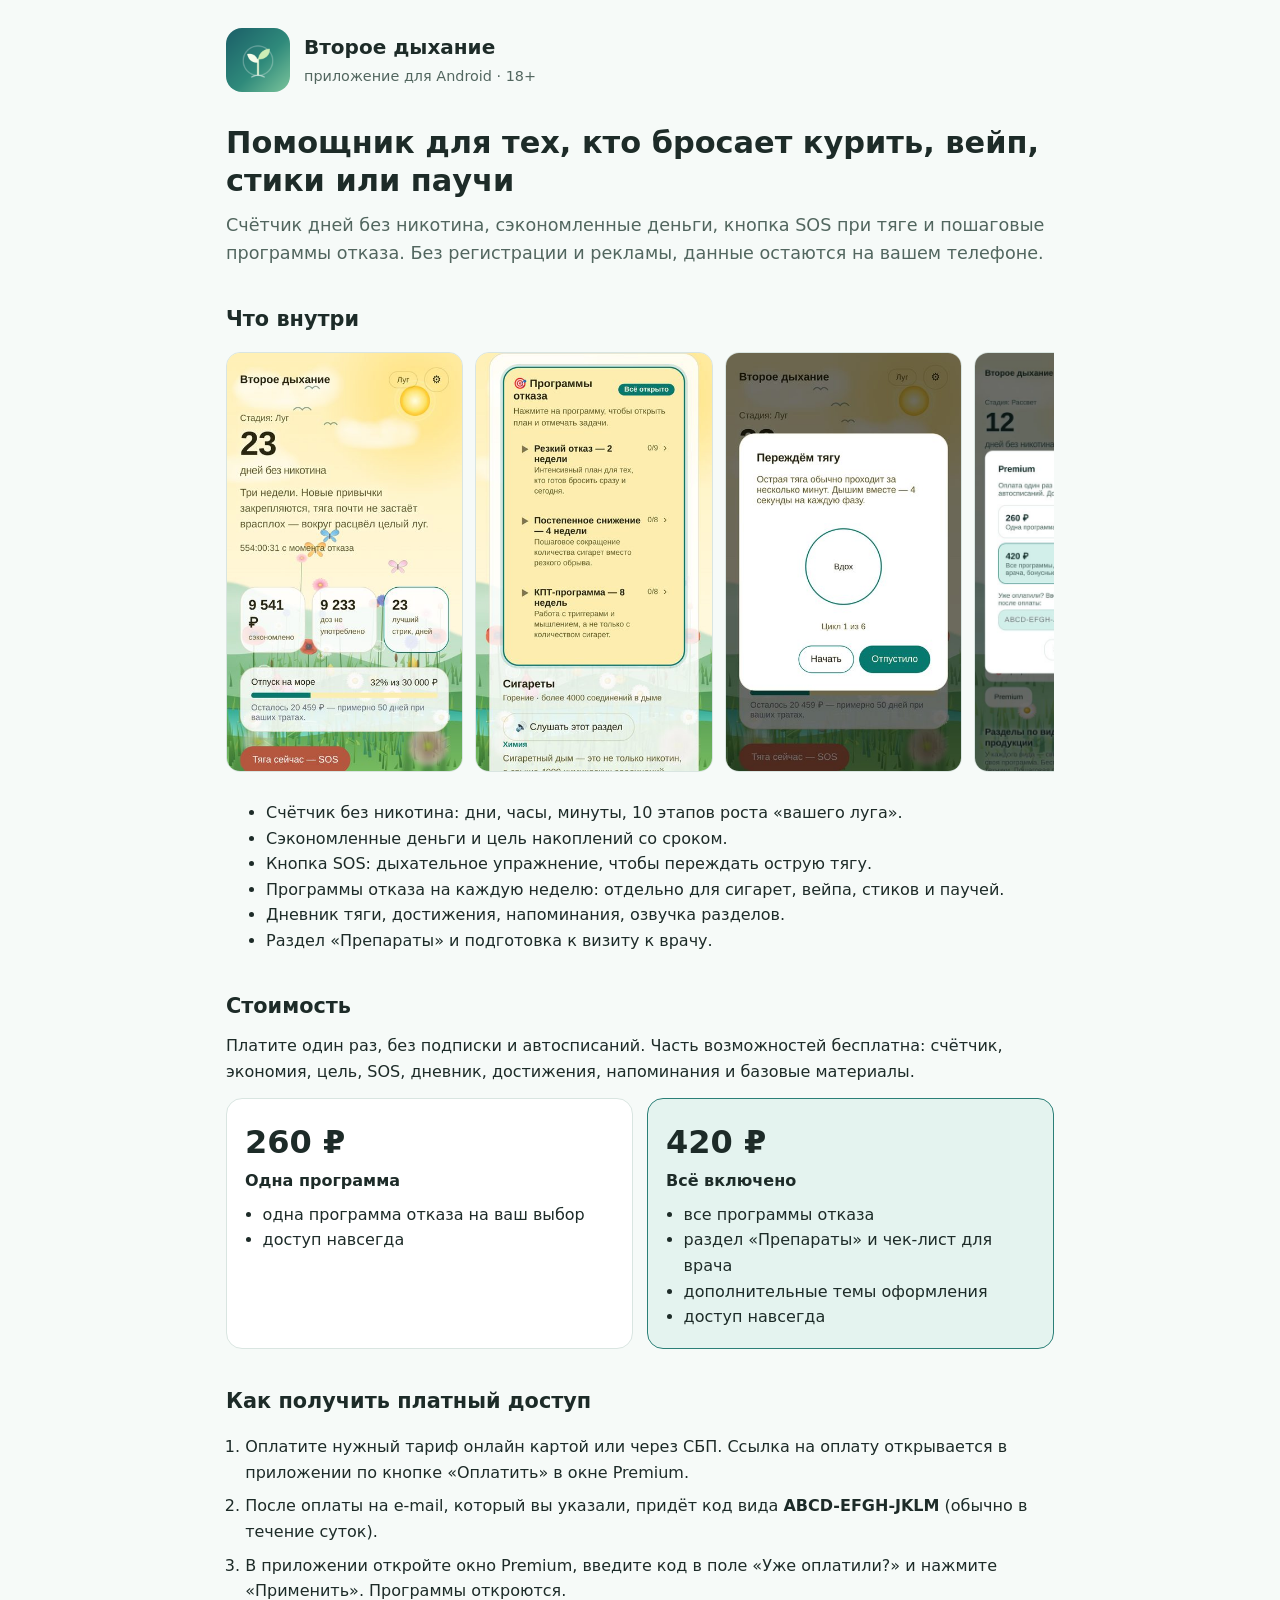
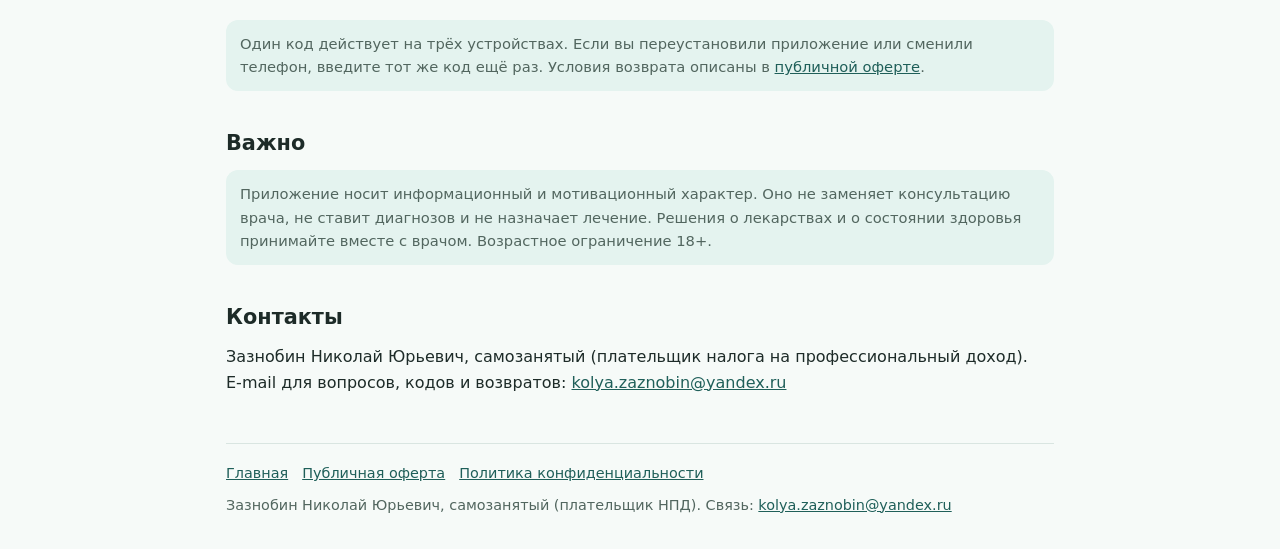
==== index.html @ e318bfd6 "Add files via upload" ====
<!doctype html><html lang="ru"><head><meta charset="utf-8"><meta name="viewport" content="width=device-width,initial-scale=1"><title>Второе дыхание — помощник, чтобы бросить курить и вейп</title><meta name="description" content="Приложение для Android: счётчик без никотина, программы отказа, SOS при тяге. Разовая оплата без подписки."><link rel="icon" href="img/icon.png"><link rel="stylesheet" href="style.css"></head><body><div class="wrap">
<header class="top"><img src="img/icon.png" alt=""><div><b>Второе дыхание</b><span>приложение для Android · 18+</span></div></header>
<h1>Помощник для тех, кто бросает курить, вейп, стики или паучи</h1>
<p class="lead">Счётчик дней без никотина, сэкономленные деньги, кнопка SOS при тяге и пошаговые программы отказа. Без регистрации и рекламы, данные остаются на вашем телефоне.</p>

<h2>Что внутри</h2>
<div class="shots">
<img src="img/home.jpg" alt="Главный экран со счётчиком дней" loading="lazy">
<img src="img/programs.jpg" alt="Программы отказа" loading="lazy">
<img src="img/sos.jpg" alt="Кнопка SOS при тяге" loading="lazy">
<img src="img/tariff.jpg" alt="Выбор тарифа" loading="lazy">
</div>
<ul>
<li>Счётчик без никотина: дни, часы, минуты, 10 этапов роста «вашего луга».</li>
<li>Сэкономленные деньги и цель накоплений со сроком.</li>
<li>Кнопка SOS: дыхательное упражнение, чтобы переждать острую тягу.</li>
<li>Программы отказа на каждую неделю: отдельно для сигарет, вейпа, стиков и паучей.</li>
<li>Дневник тяги, достижения, напоминания, озвучка разделов.</li>
<li>Раздел «Препараты» и подготовка к визиту к врачу.</li>
</ul>

<h2>Стоимость</h2>
<p>Платите один раз, без подписки и автосписаний. Часть возможностей бесплатна: счётчик, экономия, цель, SOS, дневник, достижения, напоминания и базовые материалы.</p>
<div class="cards">
<div class="card"><p class="price">260 ₽</p><b>Одна программа</b><ul><li>одна программа отказа на ваш выбор</li><li>доступ навсегда</li></ul></div>
<div class="card best"><p class="price">420 ₽</p><b>Всё включено</b><ul><li>все программы отказа</li><li>раздел «Препараты» и чек-лист для врача</li><li>дополнительные темы оформления</li><li>доступ навсегда</li></ul></div>
</div>

<h2>Как получить платный доступ</h2>
<ol class="steps">
<li>Оплатите нужный тариф онлайн картой или через СБП. Ссылка на оплату открывается в приложении по кнопке «Оплатить» в окне Premium.</li>
<li>После оплаты на e-mail, который вы указали, придёт код вида <b>ABCD-EFGH-JKLM</b> (обычно в течение суток).</li>
<li>В приложении откройте окно Premium, введите код в поле «Уже оплатили?» и нажмите «Применить». Программы откроются.</li>
</ol>
<p class="note">Один код действует на трёх устройствах. Если вы переустановили приложение или сменили телефон, введите тот же код ещё раз. Условия возврата описаны в <a href="offer.html">публичной оферте</a>.</p>

<h2>Важно</h2>
<p class="note">Приложение носит информационный и мотивационный характер. Оно не заменяет консультацию врача, не ставит диагнозов и не назначает лечение. Решения о лекарствах и о состоянии здоровья принимайте вместе с врачом. Возрастное ограничение 18+.</p>

<h2>Контакты</h2>
<p>Зазнобин Николай Юрьевич, самозанятый (плательщик налога на профессиональный доход).<br>E-mail для вопросов, кодов и возвратов: <a href="mailto:kolya.zaznobin@yandex.ru">kolya.zaznobin@yandex.ru</a></p>
<footer><a href="index.html">Главная</a><a href="offer.html">Публичная оферта</a><a href="privacy.html">Политика конфиденциальности</a><p>Зазнобин Николай Юрьевич, самозанятый (плательщик НПД). Связь: <a href="mailto:kolya.zaznobin@yandex.ru">kolya.zaznobin@yandex.ru</a></p></footer>
</div></body></html>
---- style.css ----
:root{--bg:#f6faf8;--surface:#fff;--text:#1d2b28;--dim:#52665f;--accent:#2b7f77;--accent-d:#1f5f59;--line:#d9e5e1;--soft:#e4f3ef}
@media (prefers-color-scheme:dark){:root{--bg:#10191a;--surface:#172324;--text:#e3eeeb;--dim:#9db3ad;--accent:#4db3a8;--accent-d:#7fd0c6;--line:#2a3d3d;--soft:#1b3030}}
*{box-sizing:border-box}
body{margin:0;background:var(--bg);color:var(--text);font:16px/1.6 system-ui,-apple-system,"Segoe UI",Roboto,sans-serif}
.wrap{max-width:860px;margin:0 auto;padding:0 16px}
header.top{padding:28px 0 8px;display:flex;align-items:center;gap:14px}
header.top img{width:64px;height:64px;border-radius:16px}
header.top b{font-size:1.25rem;display:block}
header.top span{color:var(--dim);font-size:.9rem}
h1{font-size:1.9rem;line-height:1.25;margin:24px 0 8px}
h2{font-size:1.3rem;margin:36px 0 10px}
p{margin:.6em 0}
.lead{font-size:1.1rem;color:var(--dim)}
.cards{display:grid;grid-template-columns:repeat(auto-fit,minmax(250px,1fr));gap:14px;margin:14px 0}
.card{background:var(--surface);border:1px solid var(--line);border-radius:16px;padding:18px}
.card.best{border-color:var(--accent);background:var(--soft)}
.price{font-size:2rem;font-weight:700;margin:0}
.card ul{padding-left:1.1em;margin:.5em 0 0}
.shots{display:flex;gap:12px;overflow-x:auto;padding:6px 0 12px}
.shots img{height:420px;width:auto;border-radius:14px;border:1px solid var(--line);flex:none}
ol.steps{padding-left:1.2em}
ol.steps li{margin:.5em 0}
.note{background:var(--soft);border-radius:12px;padding:12px 14px;color:var(--dim);font-size:.92rem}
a{color:var(--accent-d)}
footer{margin:48px 0 32px;padding-top:18px;border-top:1px solid var(--line);color:var(--dim);font-size:.9rem}
footer a{margin-right:14px}
.btn{display:inline-block;background:var(--accent);color:#fff;padding:12px 20px;border-radius:12px;text-decoration:none;font-weight:600}
table{border-collapse:collapse;width:100%}td,th{border-bottom:1px solid var(--line);padding:8px 6px;text-align:left}
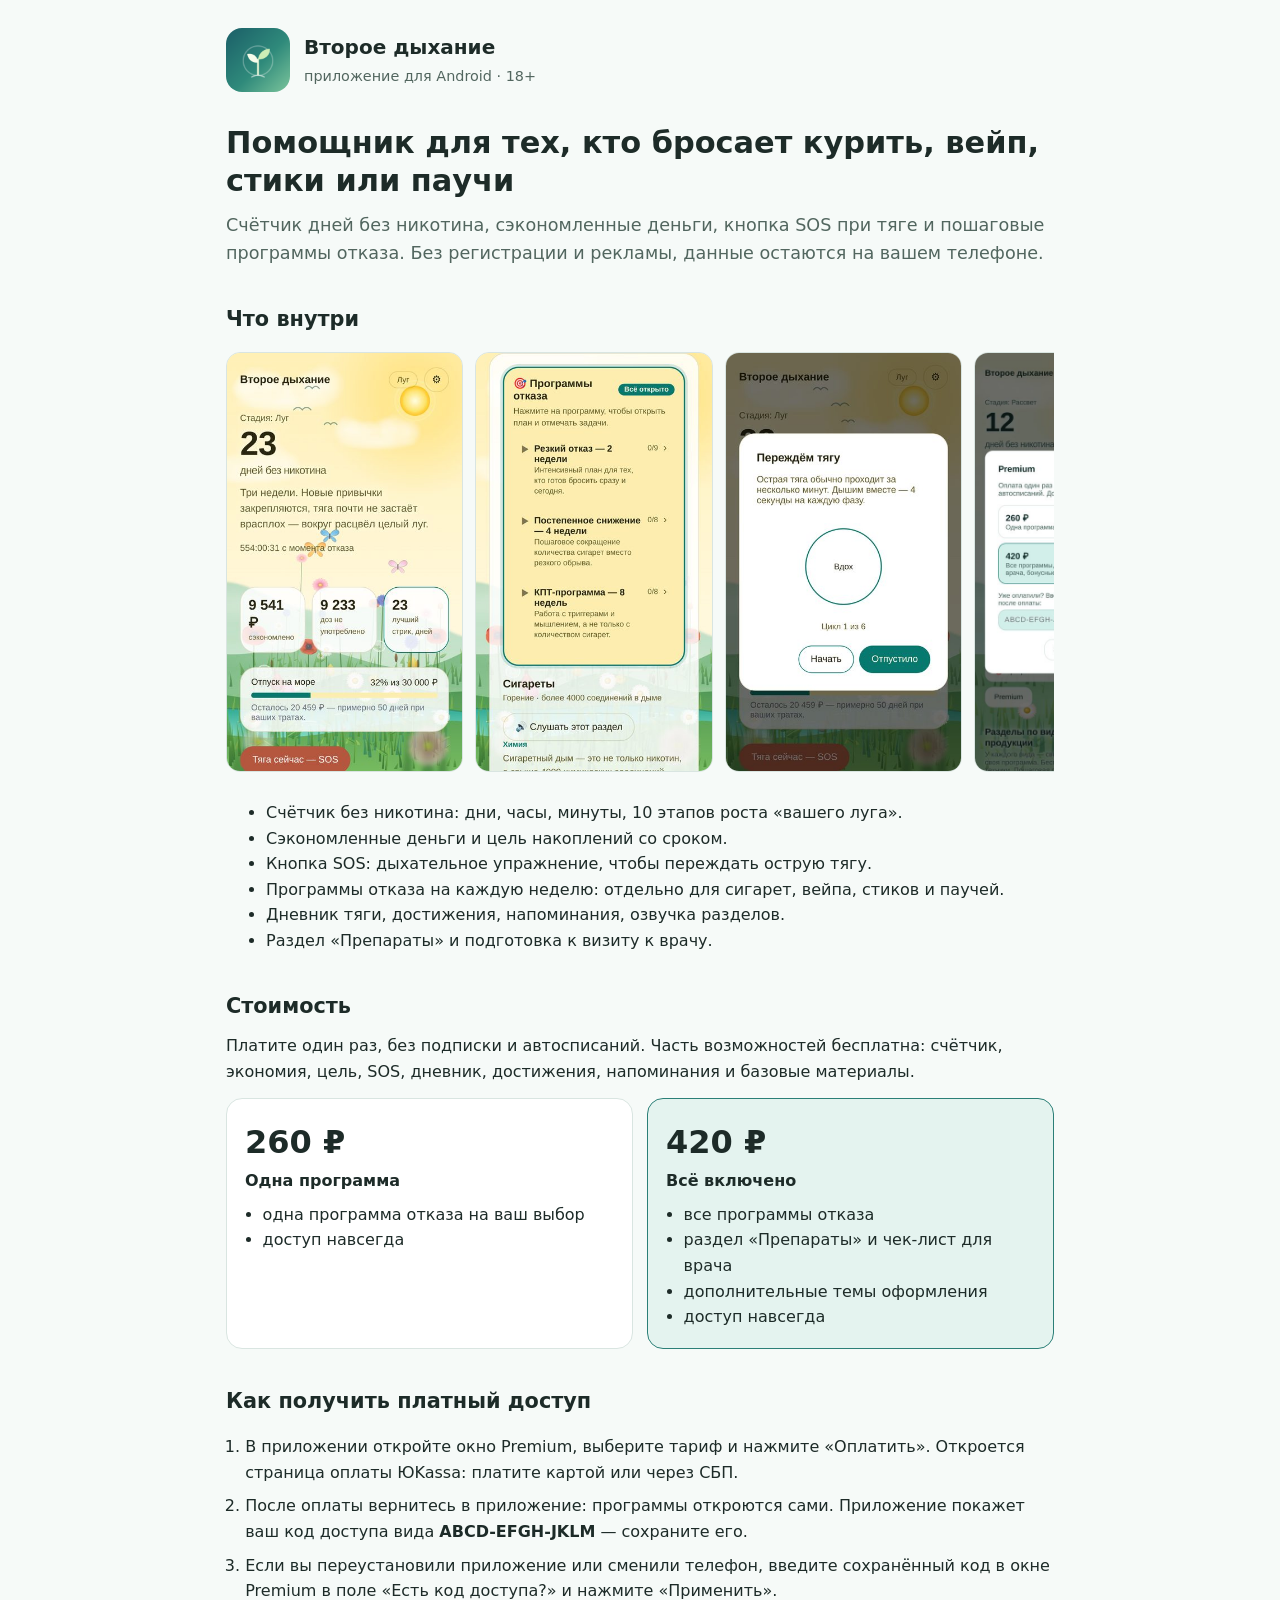
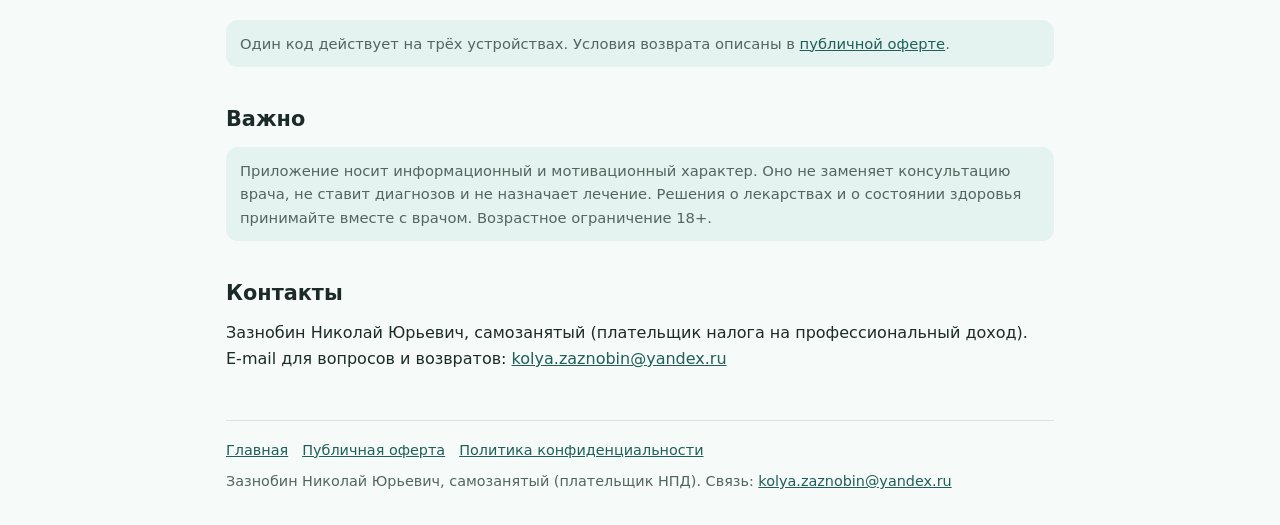
==== commit ca481d19: "Add files via upload" ====
--- a/index.html
+++ b/index.html
@@ -28,16 +28,16 @@
 
 <h2>Как получить платный доступ</h2>
 <ol class="steps">
-<li>Оплатите нужный тариф онлайн картой или через СБП. Ссылка на оплату открывается в приложении по кнопке «Оплатить» в окне Premium.</li>
-<li>После оплаты на e-mail, который вы указали, придёт код вида <b>ABCD-EFGH-JKLM</b> (обычно в течение суток).</li>
-<li>В приложении откройте окно Premium, введите код в поле «Уже оплатили?» и нажмите «Применить». Программы откроются.</li>
+<li>В приложении откройте окно Premium, выберите тариф и нажмите «Оплатить». Откроется страница оплаты ЮKassa: платите картой или через СБП.</li>
+<li>После оплаты вернитесь в приложение: программы откроются сами. Приложение покажет ваш код доступа вида <b>ABCD-EFGH-JKLM</b> — сохраните его.</li>
+<li>Если вы переустановили приложение или сменили телефон, введите сохранённый код в окне Premium в поле «Есть код доступа?» и нажмите «Применить».</li>
 </ol>
-<p class="note">Один код действует на трёх устройствах. Если вы переустановили приложение или сменили телефон, введите тот же код ещё раз. Условия возврата описаны в <a href="offer.html">публичной оферте</a>.</p>
+<p class="note">Один код действует на трёх устройствах. Условия возврата описаны в <a href="offer.html">публичной оферте</a>.</p>
 
 <h2>Важно</h2>
 <p class="note">Приложение носит информационный и мотивационный характер. Оно не заменяет консультацию врача, не ставит диагнозов и не назначает лечение. Решения о лекарствах и о состоянии здоровья принимайте вместе с врачом. Возрастное ограничение 18+.</p>
 
 <h2>Контакты</h2>
-<p>Зазнобин Николай Юрьевич, самозанятый (плательщик налога на профессиональный доход).<br>E-mail для вопросов, кодов и возвратов: <a href="mailto:kolya.zaznobin@yandex.ru">kolya.zaznobin@yandex.ru</a></p>
+<p>Зазнобин Николай Юрьевич, самозанятый (плательщик налога на профессиональный доход).<br>E-mail для вопросов и возвратов: <a href="mailto:kolya.zaznobin@yandex.ru">kolya.zaznobin@yandex.ru</a></p>
 <footer><a href="index.html">Главная</a><a href="offer.html">Публичная оферта</a><a href="privacy.html">Политика конфиденциальности</a><p>Зазнобин Николай Юрьевич, самозанятый (плательщик НПД). Связь: <a href="mailto:kolya.zaznobin@yandex.ru">kolya.zaznobin@yandex.ru</a></p></footer>
 </div></body></html>
